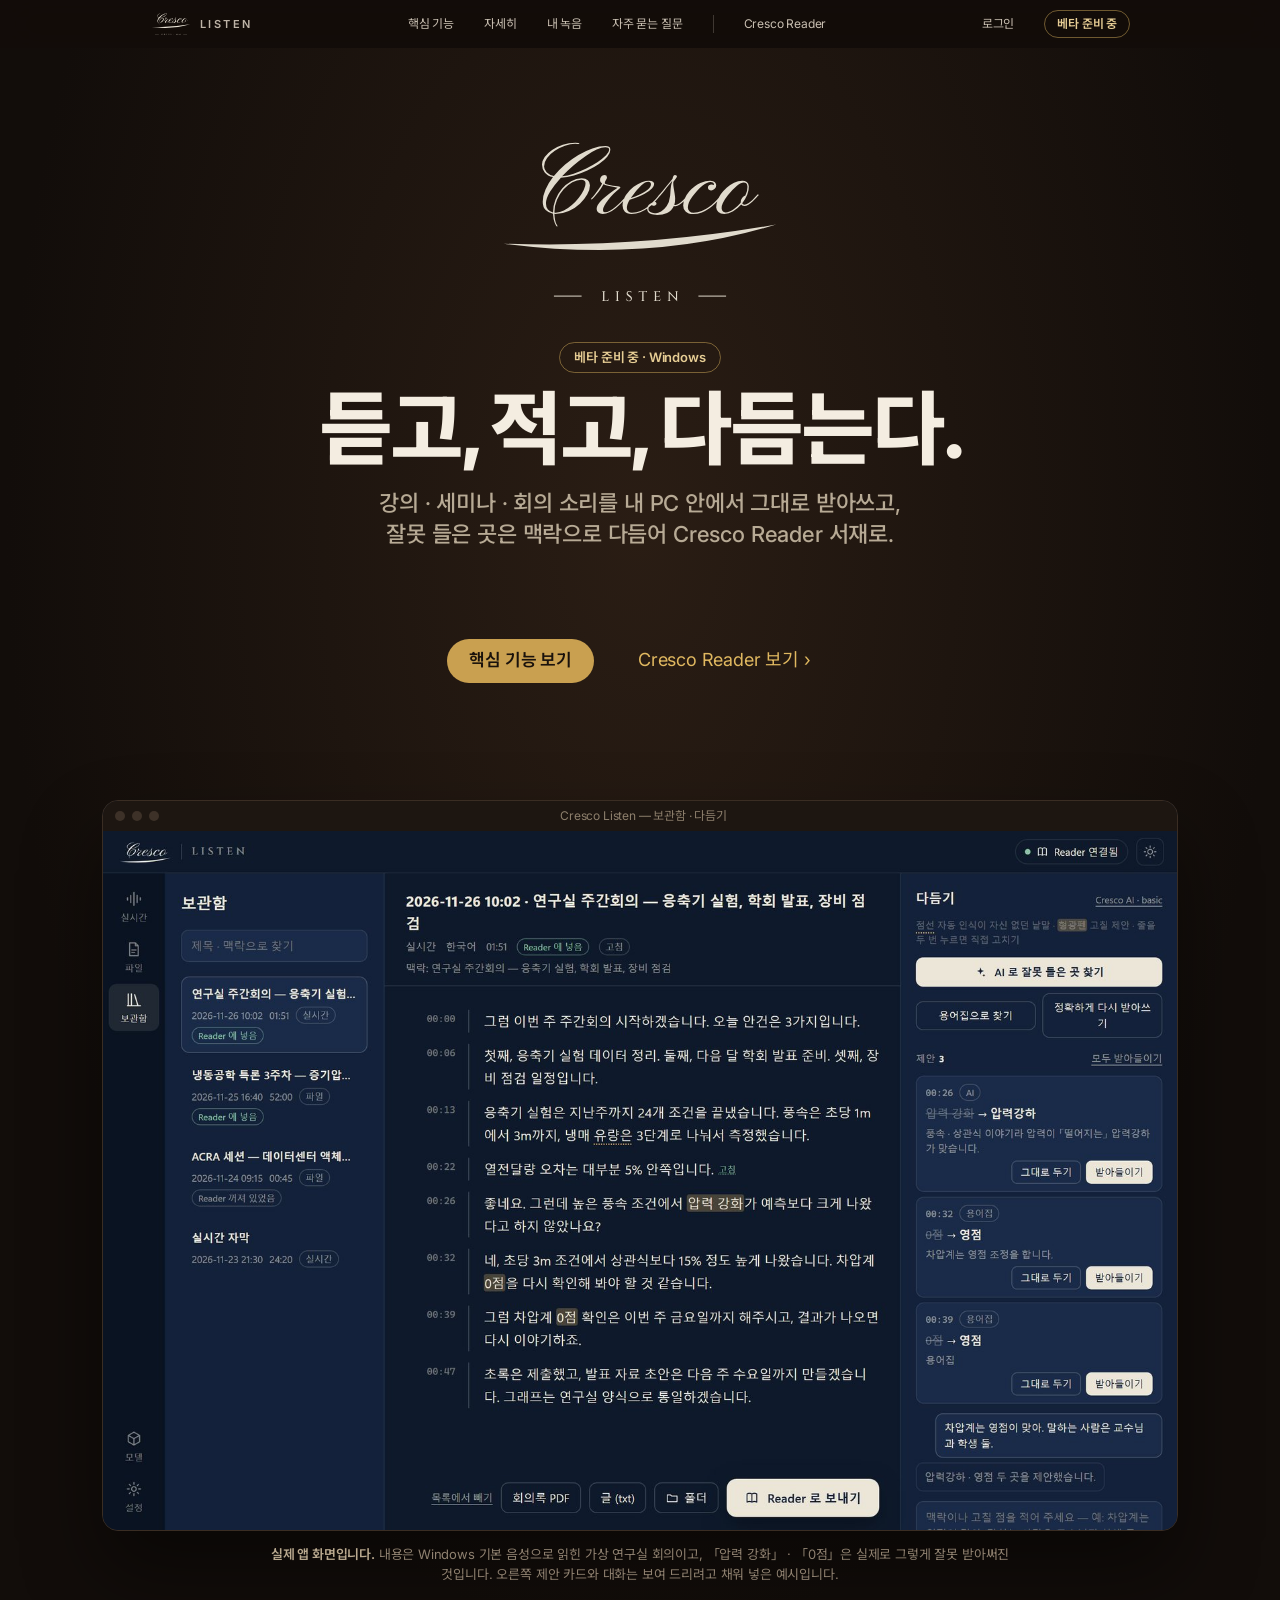
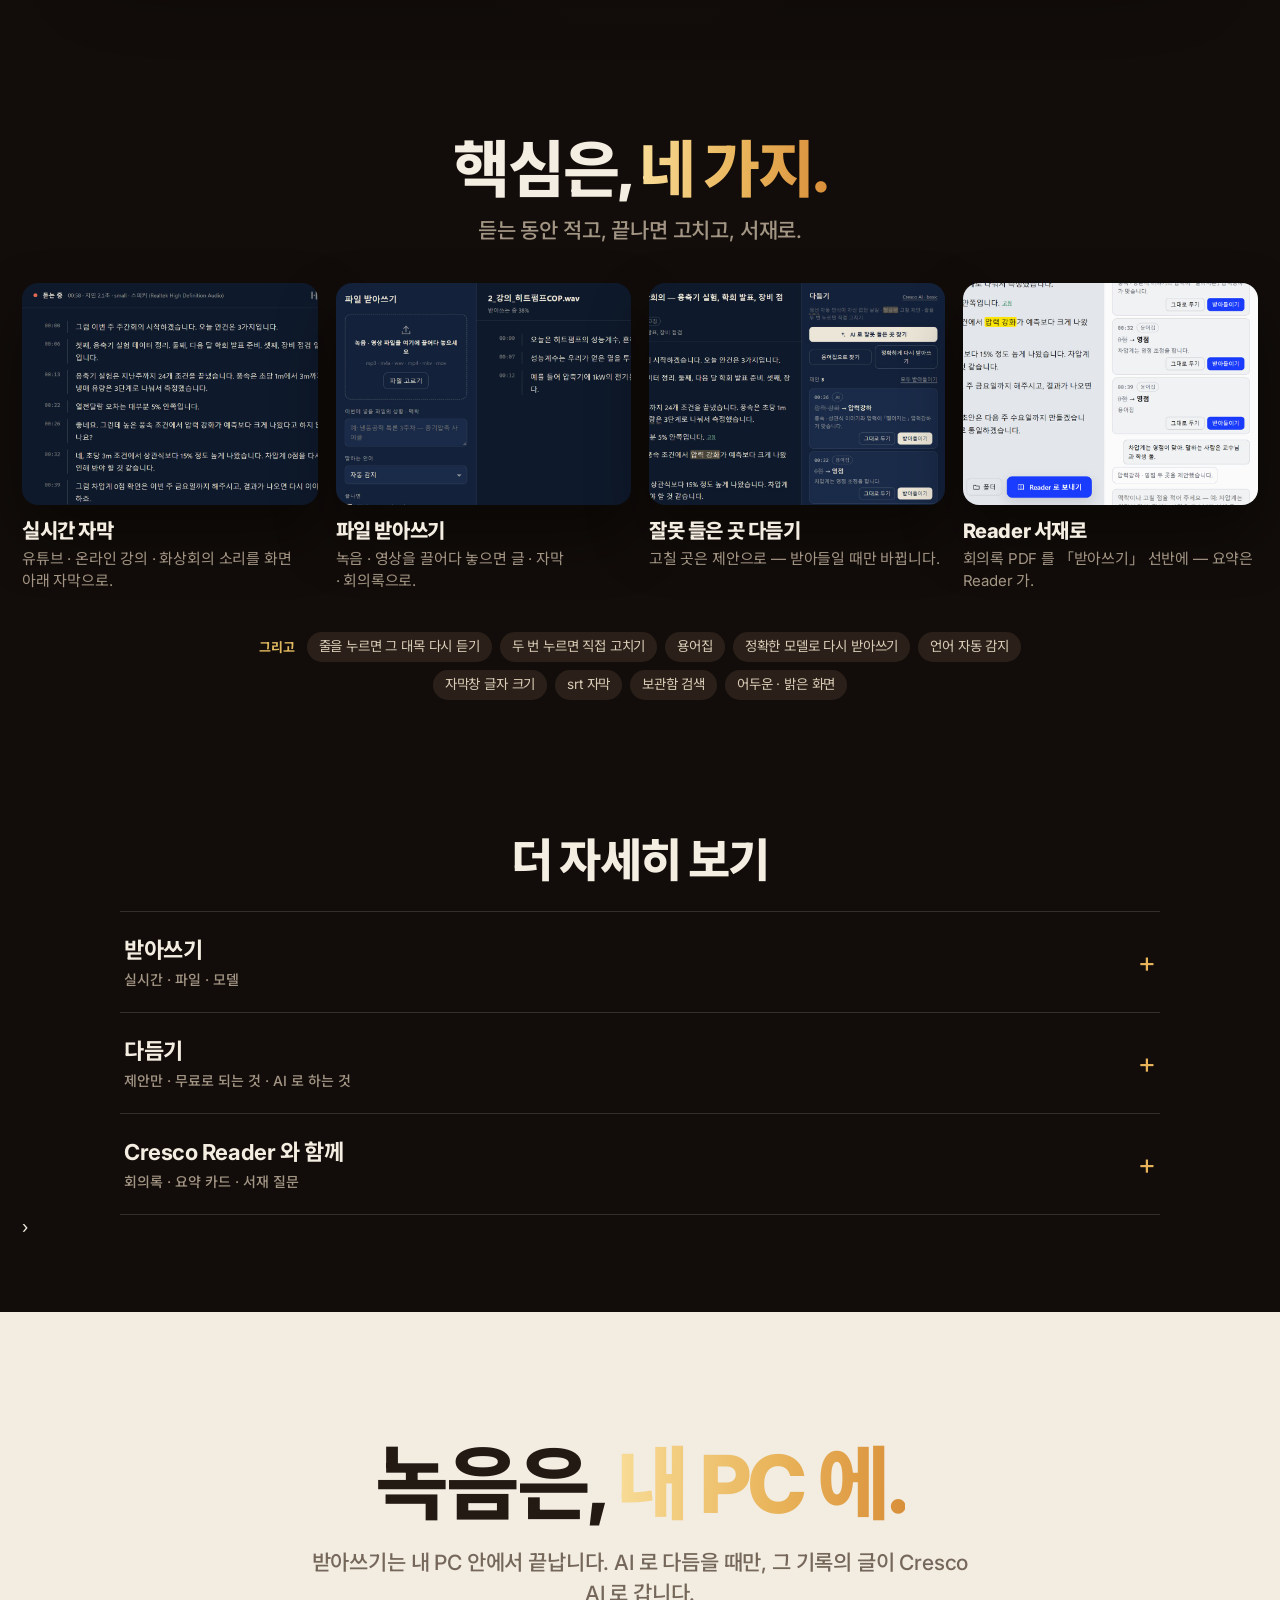
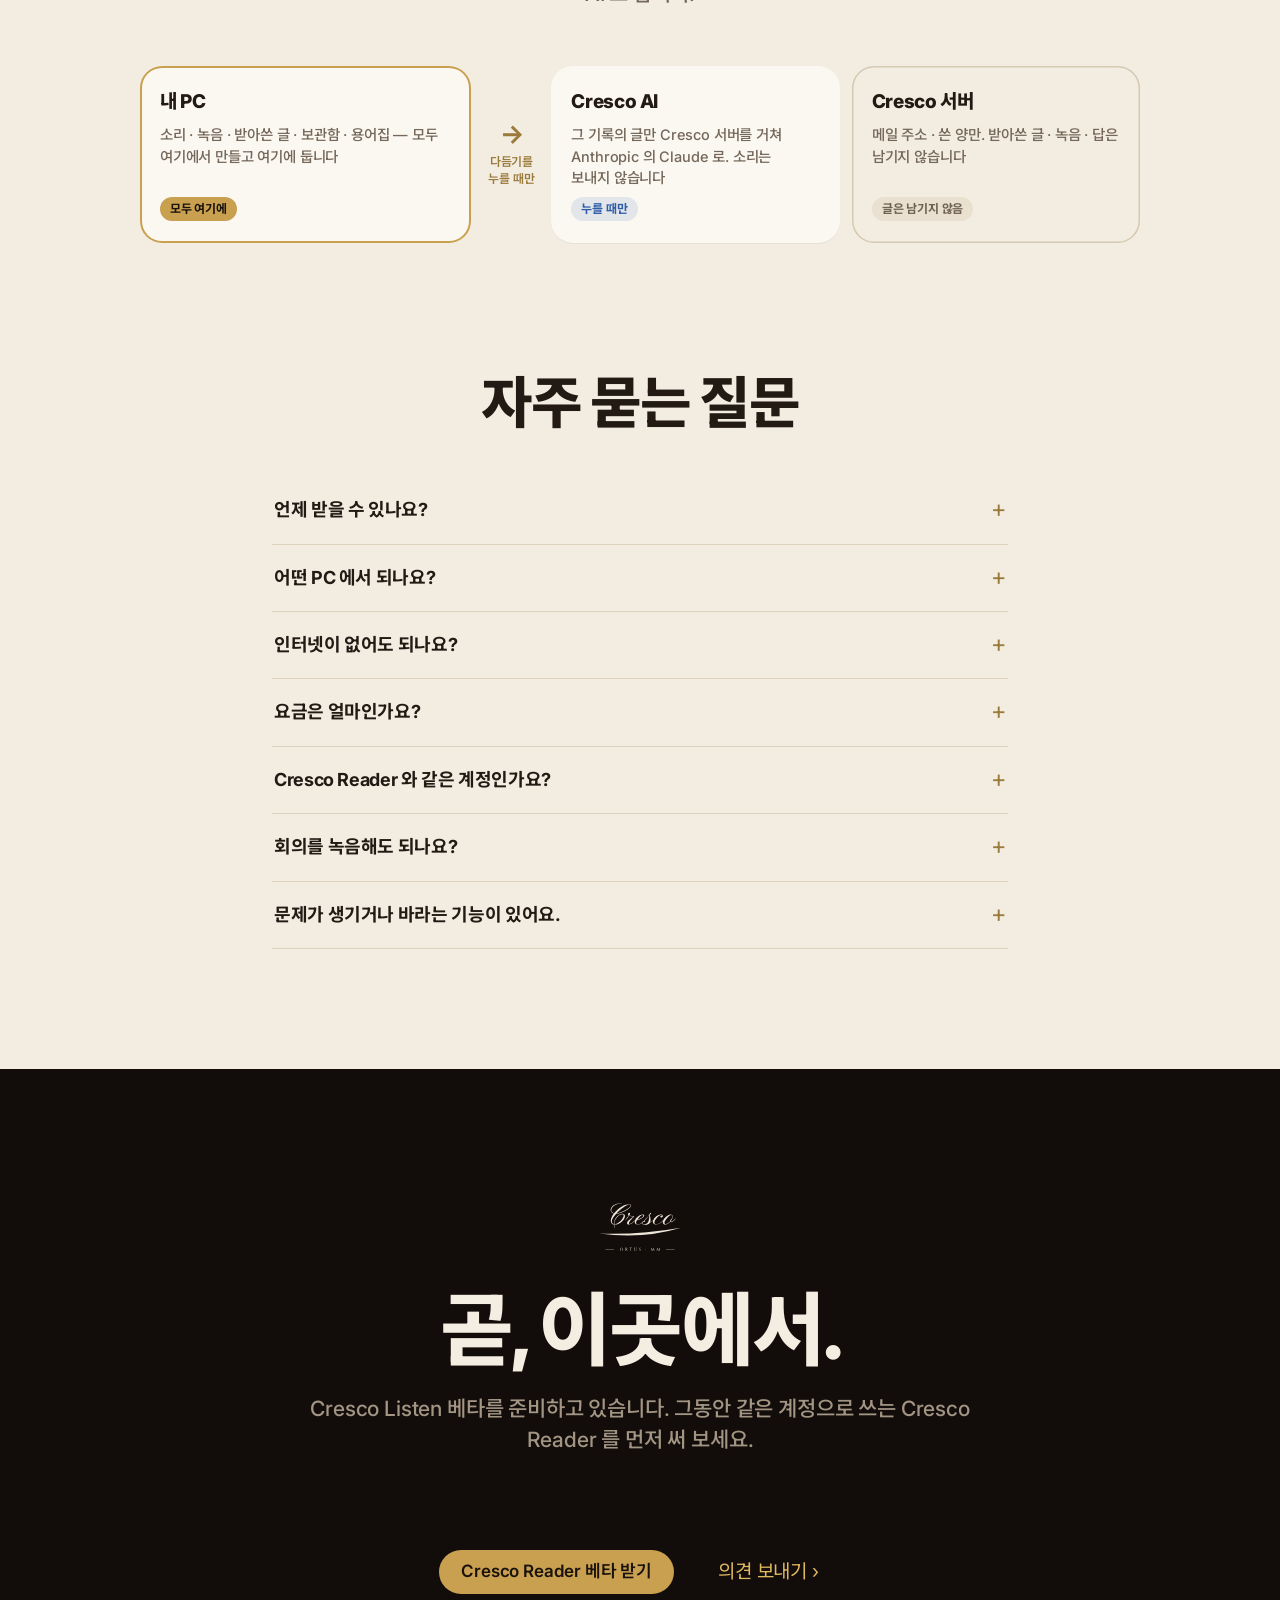
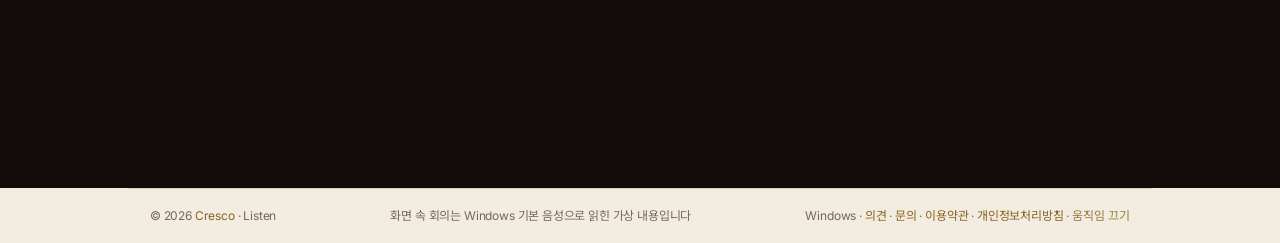
==== listen/index.html @ fd3d042c "Cresco Listen page and hub card" ====
<!doctype html>
<html lang="ko">
<head>
<meta charset="utf-8">
<meta name="viewport" content="width=device-width, initial-scale=1">
<title>Cresco Listen — 듣고, 적고, 다듬는다</title>
<meta name="description" content="Cresco Listen — 컴퓨터에서 나는 소리를 그대로 받아쓰는 Windows 프로그램. 실시간 자막, 녹음 · 영상 파일 받아쓰기, 잘못 들은 곳 다듬기, Cresco Reader 서재로 회의록 보내기. 받아쓰기는 내 PC 안에서.">
<link rel="icon" href="/cresco-ivory.svg">
<meta property="og:type" content="website">
<meta property="og:site_name" content="Cresco">
<meta property="og:locale" content="ko_KR">
<meta property="og:url" content="https://cresco-reader.github.io/listen/">
<meta property="og:title" content="Cresco Listen — 듣고, 적고, 다듬는다">
<meta property="og:description" content="강의 · 세미나 · 회의를 내 PC 안에서 받아쓰고, 잘못 들은 곳은 맥락으로 다듬어 Cresco Reader 서재로.">
<meta property="og:image" content="https://cresco-reader.github.io/og.png">
<meta property="og:image:width" content="1200">
<meta property="og:image:height" content="630">
<meta name="twitter:card" content="summary_large_image">
<link rel="preconnect" href="https://fonts.googleapis.com">
<link rel="preconnect" href="https://fonts.gstatic.com" crossorigin>
<link rel="stylesheet" href="https://fonts.googleapis.com/css2?family=Inter:wght@400;500;600;700;800&family=Noto+Sans+KR:wght@400;500;600;700;800&display=swap">
<style>
/* Cresco Listen 소개 — Reader · Note 소개와 같은 문법: 월넛 밤 서재와 종이가 번갈아, 큰 굵은 산세리프, 한 번에 한 문장, 실제 화면.
   화면은 실제 앱(Cresco\listen\ui)을 견본 녹음(Windows 기본 음성으로 읽힌 가상 회의)으로 찍은 것 — 아래 .honest 에 그대로 적는다. */
:root{
  --black:#120d0a; --gray-bg:#f2ece1; --white:#fbf8f2; --text:#f4ede1; --text-dark:#231a14; --sub:#a39584;
  --card:#1f1712; --blue:#c9a050; --link:#e0b860; --on-brass:#1a120c;
  --gold:linear-gradient(92deg,#f8dc97 0%,#e9b45a 55%,#d98f3a 100%);
  --sans:'Inter','Noto Sans KR',-apple-system,BlinkMacSystemFont,'Apple SD Gothic Neo',system-ui,sans-serif;
  --head:48px; color-scheme:dark;
}
@media (prefers-color-scheme:dark){:root:not([data-theme="light"]){--black:#120d0a}}
:root[data-theme="dark"]{--black:#120d0a}
*{box-sizing:border-box}
body{margin:0;background:var(--black);color:var(--text);font:17px/1.47 var(--sans);letter-spacing:-.01em;
  -webkit-font-smoothing:antialiased;word-break:keep-all;overflow-wrap:anywhere;overflow-x:clip}
a{color:var(--link);text-decoration:none}a:hover{text-decoration:underline}
:focus-visible{outline:2px solid var(--link);outline-offset:3px;border-radius:6px}
h1,h2,h3{margin:0;font-weight:700;letter-spacing:-.035em;text-wrap:balance}
p,li,dd,figcaption,summary{text-wrap:pretty}
.lead,.fine{text-wrap:balance}
.gold{background:var(--gold);-webkit-background-clip:text;background-clip:text;color:transparent}
.pillbtn{display:inline-flex;align-items:center;min-height:44px;padding:0 22px;border-radius:980px;background:var(--blue);color:var(--on-brass);
  font-size:17px;font-weight:600;text-decoration:none;transition:background .2s}
.pillbtn:hover{background:#d8b062;text-decoration:none}
.more::after{content:" ›"}

header{position:fixed;inset:0 0 auto;z-index:30;height:var(--head);background:rgba(18,13,10,.72);backdrop-filter:saturate(180%) blur(20px);
  -webkit-backdrop-filter:saturate(180%) blur(20px)}
header .in{max-width:1024px;height:100%;margin:0 auto;padding:0 22px;display:flex;align-items:center;gap:30px;font-size:12px}
header img{height:26px;width:auto;display:block}
header nav{display:flex;gap:30px;flex:1;justify-content:center}
header nav a{color:#e9dfcf;opacity:.85}header nav a:hover{opacity:1;text-decoration:none}
header .prod{margin-left:-22px;font:600 11px/1 var(--sans);letter-spacing:.22em;text-transform:uppercase;color:#e9dfcf;opacity:.8}
header .prod:hover{opacity:1;text-decoration:none}
header nav .fam{padding-left:30px;border-left:1px solid rgba(233,223,207,.25)}
header .acct{margin-left:auto;color:#e9dfcf;opacity:.85;white-space:nowrap}header .acct:hover{opacity:1;text-decoration:none}
header .cta{padding:4px 12px;border-radius:980px;border:1px solid rgba(224,184,96,.45);color:#e6cd94;font-size:12px;font-weight:600}
header .cta:hover{text-decoration:none;background:rgba(224,184,96,.1)}
main{padding-top:var(--head)}

.hero{background:radial-gradient(ellipse at 50% 30%,#2a1d14 0%,#120d0a 70%)}
.hero>.in{max-width:1120px;margin:0 auto;padding:clamp(56px,9vh,96px) 22px clamp(56px,8vh,90px);text-align:center}
.hero .logo{display:block;margin:0 auto;width:min(300px,62vw);height:auto;opacity:.95}
.hero .pre{display:inline-block;margin-top:clamp(18px,3vh,28px);padding:5px 14px;border-radius:980px;border:1px solid rgba(224,184,96,.45);
  color:#e6cd94;font-size:13px;font-weight:600}
.hero .pre:hover{text-decoration:none;background:rgba(224,184,96,.1)}
.hero h1{margin-top:14px;font-size:clamp(40px,6.6vw,80px);line-height:1.06;font-weight:800;color:#f4ede1}
.hero p.lead{margin:16px auto 0;max-width:660px;font-size:clamp(17px,1.8vw,22px);line-height:1.45;color:#b7aa95;font-weight:500}
.hero .acts{margin-top:24px;display:flex;gap:22px;justify-content:center;align-items:center;flex-wrap:wrap;font-size:18px}
.win{margin:clamp(36px,6vh,56px) auto 0;border-radius:16px;overflow:hidden;background:#0E1A2C;border:1px solid #3a2d23;box-shadow:0 40px 80px rgba(0,0,0,.45);text-align:left}
.win .tb{height:30px;display:flex;align-items:center;gap:7px;padding:0 12px;background:#1d1611;font-size:12px;color:#8d7f6c}
.win .tb i{width:10px;height:10px;border-radius:50%;background:#3d3128}
.win .tb span{flex:1;text-align:center;margin-right:44px;white-space:nowrap;overflow:hidden;text-overflow:ellipsis}
.win img{display:block;width:100%;height:auto;aspect-ratio:1600/1042}
.honest{margin:14px auto 0;max-width:760px;font-size:13px;line-height:1.5;color:#8f8170}
.honest b{color:#b9a98f;font-weight:600}

.core{padding:clamp(64px,9vh,110px) 0 clamp(44px,7vh,84px)}
.core>.in{max-width:1280px;margin:0 auto;padding:0 22px}
.core h2{font-size:clamp(36px,5vw,62px);line-height:1.08;font-weight:800;text-align:center}
.core .lead{margin:12px 0 36px;text-align:center;color:var(--sub);font-size:clamp(17px,1.7vw,21px);font-weight:500}
.clips{display:grid;grid-template-columns:repeat(4,minmax(0,1fr));gap:18px}
.clip{margin:0}
.clip img{display:block;width:100%;height:auto;aspect-ratio:4/3;object-fit:cover;border-radius:16px;box-shadow:0 30px 60px rgba(0,0,0,.45)}
.clip figcaption{margin-top:12px;font-size:15px;color:var(--sub)}
.clip figcaption b{display:block;margin-bottom:2px;font-size:20px;font-weight:800;letter-spacing:-.02em;color:var(--text)}
.extras{margin:40px auto 0;display:flex;flex-wrap:wrap;justify-content:center;align-items:center;gap:8px;max-width:860px}
.extras b{font-size:13px;font-weight:700;color:#e0b860;margin-right:4px}
.extras span{padding:5px 12px;border-radius:999px;background:#2a2019;color:#d9ccb6;font-size:13.5px}
.rise{opacity:0;transform:translateY(30px);transition:opacity .9s ease,transform .9s cubic-bezier(.2,.7,.2,1)}
.rise.in{opacity:1;transform:none}

.more{padding:clamp(56px,8vh,100px) 22px}
.more>.in{max-width:1040px;margin:0 auto}
.more>.in>h2{margin-bottom:26px;font-size:clamp(30px,4vw,46px);line-height:1.1;font-weight:800;text-align:center}
.more-item{border-top:1px solid rgba(255,255,255,.14)}
.more-item:last-child{border-bottom:1px solid rgba(255,255,255,.14)}
.more-item>summary{display:flex;align-items:center;justify-content:space-between;gap:16px;padding:22px 4px;cursor:pointer;list-style:none;
  font-size:clamp(18px,2vw,22px);font-weight:700;letter-spacing:-.02em}
.more-item>summary::-webkit-details-marker{display:none}
.more-item>summary small{display:block;margin-top:3px;color:var(--sub);font-size:14px;font-weight:500;letter-spacing:0}
.more-item>summary::after{content:"+";flex:none;color:#e9b45a;font-size:28px;font-weight:400;line-height:1;transition:transform .2s}
.more-item[open]>summary::after{transform:rotate(45deg)}
.more-item .body{margin:0 4px 30px;display:grid;grid-template-columns:repeat(3,minmax(0,1fr));gap:14px}
.more-item .body>div{padding:20px 20px 22px;border-radius:18px;background:var(--card)}
.more-item h3{font-size:17px;font-weight:800;letter-spacing:-.02em}
.more-item p{margin:8px 0 0;color:var(--sub);font-size:15px}

.statement{text-align:center;padding:130px 22px}
.statement h2{font-size:clamp(40px,6.4vw,80px);line-height:1.05;font-weight:800}
.statement p{margin:22px auto 0;max-width:680px;color:var(--sub);font-size:21px;font-weight:500}
.statement.light{background:var(--gray-bg);color:var(--text-dark)}
.statement.light p{color:#75685a}
.where{max-width:1000px;margin:56px auto 0;display:grid;grid-template-columns:minmax(0,1.15fr) 56px minmax(0,1fr) minmax(0,1fr);gap:12px;align-items:stretch;text-align:left}
.where .box{background:var(--white);border-radius:22px;padding:22px 20px;display:flex;flex-direction:column;gap:8px;box-shadow:0 1px 0 rgba(60,40,20,.06)}
.where .box h3{font-size:19px;font-weight:800;letter-spacing:-.02em}
.where .box p{margin:0;max-width:none;font-size:14.5px;line-height:1.5;color:#75685a}
.where .box .tag{align-self:flex-start;margin-top:auto;padding:3px 10px;border-radius:999px;font-size:12px;font-weight:700}
.where .home{box-shadow:inset 0 0 0 2px var(--blue)}
.where .home .tag{background:var(--blue);color:var(--on-brass)}
.where .ai .tag{background:rgba(47,93,168,.12);color:#2f5da8}
.where .dev{background:transparent;box-shadow:inset 0 0 0 1.5px #d6c9b3}
.where .dev .tag{background:#e9e0d0;color:#6e6152}
.where .arrow{display:flex;flex-direction:column;align-items:center;justify-content:center;gap:6px;color:#9a7b3c;font-size:12px;font-weight:600;text-align:center}
.where .arrow b{font-size:26px;line-height:1}

.faq{background:var(--gray-bg);color:var(--text-dark)}
.faq > .in{max-width:780px;margin:0 auto;padding:0 22px 120px}
.faq h2{font-size:clamp(34px,5vw,56px);line-height:1.08;font-weight:800;text-align:center;margin-bottom:44px}
.faq details{border-bottom:1px solid #ddd2bf}
.faq summary{cursor:pointer;list-style:none;display:flex;justify-content:space-between;gap:16px;padding:20px 2px;font-size:18px;font-weight:700;letter-spacing:-.02em}
.faq summary::-webkit-details-marker{display:none}
.faq summary::after{content:"+";flex:none;font-size:24px;line-height:1;font-weight:400;color:#9a7b3c;transition:transform .2s}
.faq details[open] summary::after{transform:rotate(45deg)}
.faq details p{margin:0 2px 20px;color:#6e6152;font-size:16px}
.faq details p a{color:#8a6420;text-decoration:underline}

.beta img{height:56px;width:auto;margin-bottom:26px}
.beta .acts{margin-top:30px;display:flex;gap:22px;justify-content:center;align-items:center;flex-wrap:wrap;font-size:19px}

footer a{color:#8a6420}
footer{background:var(--gray-bg);color:#75685a;font-size:12px}
footer .motion{border:0;background:none;padding:0;font:inherit;color:#9a7b3c;cursor:pointer}footer .motion:hover{text-decoration:underline}
footer .in{max-width:1024px;margin:0 auto;padding:18px 22px;display:flex;flex-wrap:wrap;gap:10px;justify-content:space-between;border-top:1px solid #ddd2bf}

@media (max-width:1000px){
  .clips{grid-template-columns:repeat(2,minmax(0,1fr))}
  .more-item .body{grid-template-columns:repeat(2,minmax(0,1fr))}
  .where{grid-template-columns:minmax(0,1fr) 44px minmax(0,1fr)}.where .dev{grid-column:1 / -1}}
@media (max-width:760px){
  header nav{display:none}
  header .in{justify-content:space-between}
  .hero>.in,.core>.in{padding-inline:16px}
  .win{border-radius:12px}.win .tb{height:24px}
  .statement{padding:100px 16px}
  .more{padding-inline:16px}
  .more-item .body{grid-template-columns:1fr}
  .faq > .in{padding:0 16px 90px}
  .where{grid-template-columns:1fr}.where .arrow{flex-direction:row;padding:2px 0}.where .arrow b{transform:rotate(90deg)}
}
@media (max-width:520px){.clips{gap:14px 12px}.clip figcaption{font-size:13.5px}.clip figcaption b{font-size:16px}}
</style>
</head>
<body>
<header>
  <div class="in">
    <a href="/" aria-label="Cresco 홈"><img src="/cresco-ivory.svg" alt="Cresco"></a><a class="prod" href="#top">Listen</a>
    <nav aria-label="주 메뉴"><a href="#core">핵심 기능</a><a href="#more">자세히</a><a href="#local">내 녹음</a><a href="#faq">자주 묻는 질문</a><a class="fam" href="/reader/">Cresco Reader</a></nav>
    <a class="acct" href="https://cresco-reader-api.fly.dev/account">로그인</a><a class="cta" href="#beta">베타 준비 중</a>
  </div>
</header>

<main id="top">
<section class="hero">
  <div class="in">
    <img class="logo" src="/cresco-listen-ivory.svg" alt="Cresco Listen">
    <a class="pre" href="#beta">베타 준비 중 · Windows</a>
    <h1>듣고, 적고, 다듬는다.</h1>
    <p class="lead">강의 · 세미나 · 회의 소리를 내 PC 안에서 그대로 받아쓰고, 잘못 들은 곳은 맥락으로 다듬어 Cresco Reader 서재로.</p>
    <div class="acts"><a class="pillbtn" href="#core">핵심 기능 보기</a><a class="more" href="/reader/">Cresco Reader 보기</a></div>
    <div class="win"><div class="tb" aria-hidden="true"><i></i><i></i><i></i><span>Cresco Listen — 보관함 · 다듬기</span></div>
      <img src="media/hero.jpg" width="1600" height="1042"
        alt="실제 Cresco Listen 화면: 가운데에 시각이 달린 받아쓴 회의, 잘못 들은 「압력 강화」 「0점」에 형광펜, 오른쪽에 「압력강하」 「영점」으로 고치자는 제안 카드"></div>
    <p class="honest"><b>실제 앱 화면입니다.</b> 내용은 Windows 기본 음성으로 읽힌 가상 연구실 회의이고, 「압력 강화」 · 「0점」은 실제로 그렇게 잘못 받아써진 것입니다.
      오른쪽 제안 카드와 대화는 보여 드리려고 채워 넣은 예시입니다.</p>
  </div>
</section>

<section class="core" id="core">
  <div class="in">
    <h2 class="rise">핵심은, <span class="gold">네 가지.</span></h2>
    <p class="lead rise">듣는 동안 적고, 끝나면 고치고, 서재로.</p>
    <div class="clips">
      <figure class="clip rise"><img src="media/live.jpg" width="960" height="720" loading="lazy" alt="실시간 화면: 듣는 중 표시와 소리 막대, 시각과 함께 한 줄씩 쌓이는 받아쓰기">
        <figcaption><b>실시간 자막</b>유튜브 · 온라인 강의 · 화상회의 소리를 화면 아래 자막으로.</figcaption></figure>
      <figure class="clip rise"><img src="media/files.jpg" width="960" height="720" loading="lazy" alt="파일 화면: 녹음 · 영상 파일을 끌어다 놓는 칸과 받아쓰는 중인 강의">
        <figcaption><b>파일 받아쓰기</b>녹음 · 영상을 끌어다 놓으면 글 · 자막 · 회의록으로.</figcaption></figure>
      <figure class="clip rise"><img src="media/refine.jpg" width="960" height="720" loading="lazy" alt="다듬기 칸: 잘못 들은 곳에 형광펜, 「압력 강화 → 압력강하」 제안과 까닭">
        <figcaption><b>잘못 들은 곳 다듬기</b>고칠 곳은 제안으로 — 받아들일 때만 바뀝니다.</figcaption></figure>
      <figure class="clip rise"><img src="media/reader.jpg" width="960" height="720" loading="lazy" alt="밝은 화면: 제안 카드와 「Reader 로 보내기」 단추">
        <figcaption><b>Reader 서재로</b>회의록 PDF 를 「받아쓰기」 선반에 — 요약은 Reader 가.</figcaption></figure>
    </div>
    <p class="extras rise"><b>그리고</b><span>줄을 누르면 그 대목 다시 듣기</span><span>두 번 누르면 직접 고치기</span><span>용어집</span><span>정확한 모델로 다시 받아쓰기</span><span>언어 자동 감지</span><span>자막창 글자 크기</span><span>srt 자막</span><span>보관함 검색</span><span>어두운 · 밝은 화면</span></p>
  </div>
</section>

<section class="more" id="more">
  <div class="in">
    <h2 class="rise">더 자세히 보기</h2>
    <details class="more-item"><summary><span>받아쓰기<small>실시간 · 파일 · 모델</small></span></summary>
      <div class="body">
        <div><h3>컴퓨터 소리 그대로</h3><p>스피커나 이어폰으로 나오는 소리를 받아씁니다. 말이 끝나고 2초쯤 뒤에 한 줄씩, 화면 아래 반투명 자막창에도 띄웁니다. 끝내면 회의록과 보관함에 남습니다.</p></div>
        <div><h3>파일은 끌어다 놓기</h3><p>mp3 · m4a · wav · mp4 · mkv 를 여러 개 한 번에. 하나씩 받아쓰며 진행률을 보여 주고, 같은 폴더에 글(.txt) · 자막(.srt) · 회의록 PDF 를 만듭니다.</p></div>
        <div><h3>PC 에 맞는 모델</h3><p>그래픽카드가 없어도 됩니다. 실시간은 빠른 모델, 파일은 정확한 모델을 권하고, 「모델」에서 받거나 바꿉니다.</p></div>
      </div></details>
    <details class="more-item"><summary><span>다듬기<small>제안만 · 무료로 되는 것 · AI 로 하는 것</small></span></summary>
      <div class="body">
        <div><h3>고치는 건 내가 받아들일 때만</h3><p>잘못 들은 곳은 형광펜과 「원래 → 제안 + 까닭」 카드로만 뜹니다. 받아들이면 그때 바뀌고, 처음 받아쓴 글은 남아서 되돌릴 수 있습니다.</p></div>
        <div><h3>무료로 되는 것</h3><p>줄을 눌러 다시 듣기, 직접 고치기, 「잘못 들은 말 → 맞는 말」 용어집, 그 줄만 정확한 모델로 다시 받아쓰기. 모두 내 PC 안에서 합니다.</p></div>
        <div><h3>AI 로 하는 것</h3><p>상황 · 맥락을 보고 잘못 들은 곳 찾기, 끌어 고른 곳의 후보 2~3개, 「차압계는 영점이 맞아」 같은 지시. Cresco AI 구독(베이직 이상)으로 씁니다.</p></div>
      </div></details>
    <details class="more-item"><summary><span>Cresco Reader 와 함께<small>회의록 · 요약 카드 · 서재 질문</small></span></summary>
      <div class="body">
        <div><h3>상황 · 맥락 한 줄</h3><p>「LG 산학 주간회의 — 응축기 DB 점검」처럼 적으면 회의록 제목이 되고, 받아쓰기에 주제 · 용어 힌트로도 쓰입니다.</p></div>
        <div><h3>「받아쓰기」 선반으로</h3><p>회의록 PDF 가 Reader 서재에 들어가고, 「강의 · 회의록」 요약 카드(정한 것 · 할 일 · 남은 질문)로 정리됩니다.</p></div>
        <div><h3>논문과 한 서재에서</h3><p>Reader 의 사서에게 「지난주 회의에서 차압계 얘기 뭐였지?」처럼 물을 수 있습니다. 회의록과 논문이 같은 서재에 있으니까요.</p></div>
      </div></details>
  </div>
</section>

<section class="statement light" id="local">
  <h2 class="rise">녹음은, <span class="gold">내 PC 에.</span></h2>
  <p class="rise">받아쓰기는 내 PC 안에서 끝납니다. AI 로 다듬을 때만, 그 기록의 글이 Cresco AI 로 갑니다.</p>
  <div class="where rise">
    <div class="box home"><h3>내 PC</h3><p>소리 · 녹음 · 받아쓴 글 · 보관함 · 용어집 — 모두 여기에서 만들고 여기에 둡니다</p><span class="tag">모두 여기에</span></div>
    <div class="arrow" aria-hidden="true"><b>→</b>다듬기를<br>누를 때만</div>
    <div class="box ai"><h3>Cresco AI</h3><p>그 기록의 글만 Cresco 서버를 거쳐 Anthropic 의 Claude 로. 소리는 보내지 않습니다</p><span class="tag">누를 때만</span></div>
    <div class="box dev"><h3>Cresco 서버</h3><p>메일 주소 · 쓴 양만. 받아쓴 글 · 녹음 · 답은 남기지 않습니다</p><span class="tag">글은 남기지 않음</span></div>
  </div>
</section>

<section class="faq" id="faq">
  <div class="in">
    <h2 class="rise">자주 묻는 질문</h2>
    <details><summary>언제 받을 수 있나요?</summary>
      <p>지금 베타를 준비하고 있습니다. 베타가 열리면 이 페이지에서 받을 수 있습니다.</p></details>
    <details><summary>어떤 PC 에서 되나요?</summary>
      <p>Windows PC 에서 됩니다(Windows 11 에서 만들고 시험했습니다). 그래픽카드가 없어도 되고, 그럴 때 실시간은 빠른 모델로 받아씁니다(오타가 조금 더 있습니다). 파일 받아쓰기는 녹음 길이만큼 걸립니다.</p></details>
    <details><summary>인터넷이 없어도 되나요?</summary>
      <p>받아쓰기 · 다시 듣기 · 용어집 · 다시 받아쓰기는 인터넷 없이 됩니다. 처음 한 번 받아쓰기 모델을 받을 때와 AI 다듬기 · Reader 로 보낸 뒤의 요약만 인터넷이 필요합니다.</p></details>
    <details><summary>요금은 얼마인가요?</summary>
      <p>받아쓰기와 무료 다듬기(다시 듣기 · 직접 고치기 · 용어집 · 다시 받아쓰기)는 무료입니다. AI 다듬기는 Cresco 계정의 베이직 · 프로 요금제에서 쓰고, Reader · Note 와 함께 쓰는 AI 사용량에서 깎입니다. 무료 맛보기 계정은 AI 다듬기를 쓸 수 없습니다. <a href="/reader/#plans">요금제 보기</a></p></details>
    <details><summary>Cresco Reader 와 같은 계정인가요?</summary>
      <p>네. 같은 Cresco 계정으로 로그인합니다. 계정은 Reader 나 <a href="https://cresco-reader-api.fly.dev/account#signup" target="_blank" rel="noopener">계정 페이지</a>에서 만듭니다.</p></details>
    <details><summary>회의를 녹음해도 되나요?</summary>
      <p>내가 참여한 대화는 녹음할 수 있지만, 내가 참여하지 않은 남의 대화를 녹음 · 기록하면 법에 걸립니다(통신비밀보호법). 회의는 녹음한다고 미리 알리는 것을 권합니다.</p></details>
    <details><summary>문제가 생기거나 바라는 기능이 있어요.</summary>
      <p><a href="https://docs.google.com/forms/d/e/1FAIpQLSfyJry3FuSc4KwtA3k6S61rgV9SW_JdKSI4_IPLtAvrQBSHAw/viewform" target="_blank" rel="noopener">의견 · 문제 신고</a>로 알려 주세요. 하나하나 읽습니다.</p></details>
  </div>
</section>

<section class="statement beta" id="beta">
  <img class="rise" src="/cresco-ivory.svg" alt="">
  <h2 class="rise">곧, 이곳에서.</h2>
  <p class="rise">Cresco Listen 베타를 준비하고 있습니다. 그동안 같은 계정으로 쓰는 Cresco Reader 를 먼저 써 보세요.</p>
  <div class="acts rise"><a class="pillbtn" href="/reader/#beta">Cresco Reader 베타 받기</a><a class="more" href="https://docs.google.com/forms/d/e/1FAIpQLSfyJry3FuSc4KwtA3k6S61rgV9SW_JdKSI4_IPLtAvrQBSHAw/viewform" target="_blank" rel="noopener">의견 보내기</a></div>
</section>
</main>

<footer><div class="in"><span>© 2026 <a href="/">Cresco</a> · Listen</span><span>화면 속 회의는 Windows 기본 음성으로 읽힌 가상 내용입니다</span><span>Windows · <a href="https://docs.google.com/forms/d/e/1FAIpQLSfyJry3FuSc4KwtA3k6S61rgV9SW_JdKSI4_IPLtAvrQBSHAw/viewform" target="_blank" rel="noopener">의견 · 문의</a> · <a href="/legal/terms.html">이용약관</a> · <a href="/legal/privacy.html">개인정보처리방침</a> · <button type="button" id="motion" class="motion">움직임 끄기</button></span></div></footer>

<script>
(() => {
  const $ = s => document.querySelector(s), $$ = s => [...document.querySelectorAll(s)];
  // 움직임은 시스템 설정이 아니라 맨 아래 「움직임 끄기」를 따른다 (Reader · Note 소개와 같은 까닭)
  let still = false;
  try { still = localStorage.getItem('motion') === 'off'; } catch { /* */ }
  const mt = $('#motion');
  mt.textContent = still ? '움직임 켜기' : '움직임 끄기';
  mt.onclick = () => { try { localStorage.setItem('motion', still ? 'on' : 'off'); } catch { /* */ } location.reload(); };
  const io = new IntersectionObserver(es => es.forEach(e => { if (e.isIntersecting) { e.target.classList.add('in'); io.unobserve(e.target); } }), {threshold: .15});
  $$('.rise').forEach((el, i) => { el.style.transitionDelay = `${(i % 3) * 90}ms`; still ? el.classList.add('in') : io.observe(el); });
  const openTarget = () => {
    const t = location.hash.length > 1 && document.getElementById(location.hash.slice(1)), d = t && t.closest('details.more-item');
    if (d) { d.open = true; t.scrollIntoView(); }
  };
  addEventListener('hashchange', openTarget);
  openTarget();
})();
</script>
</body>
</html>
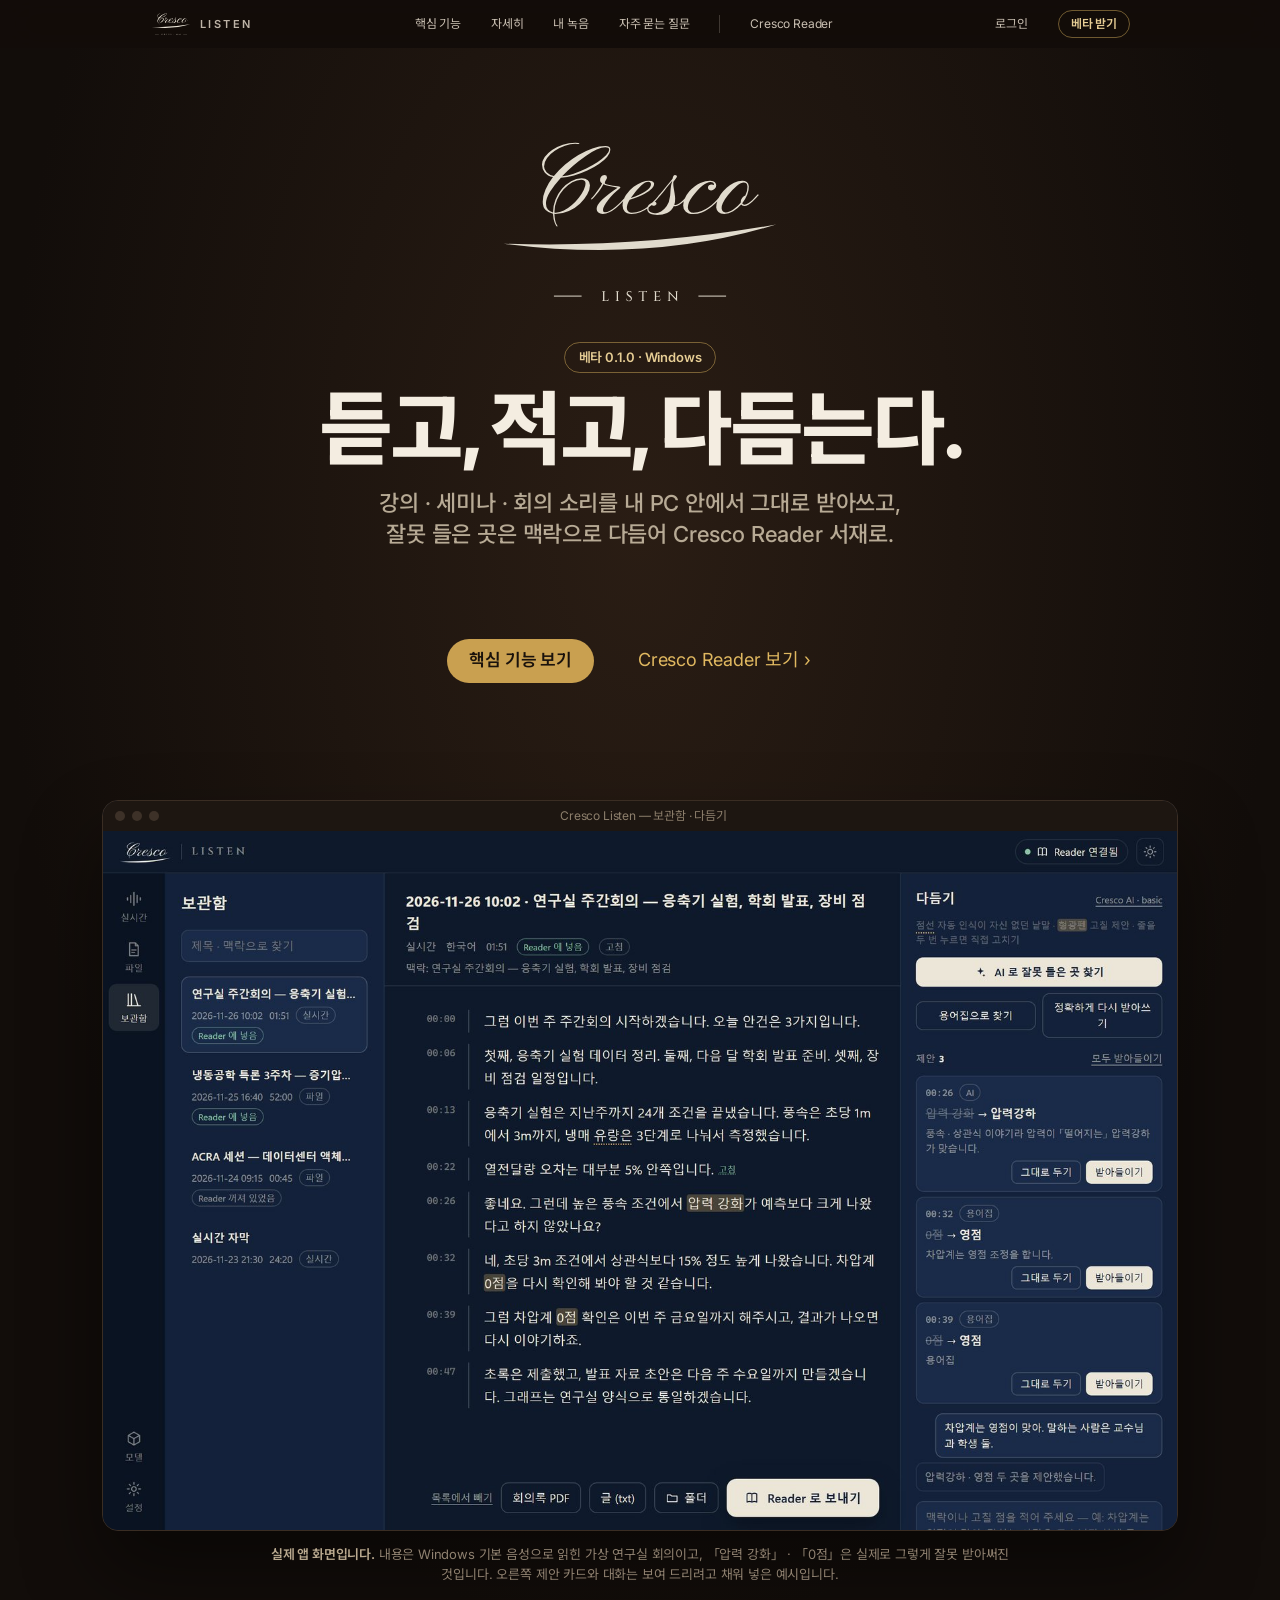
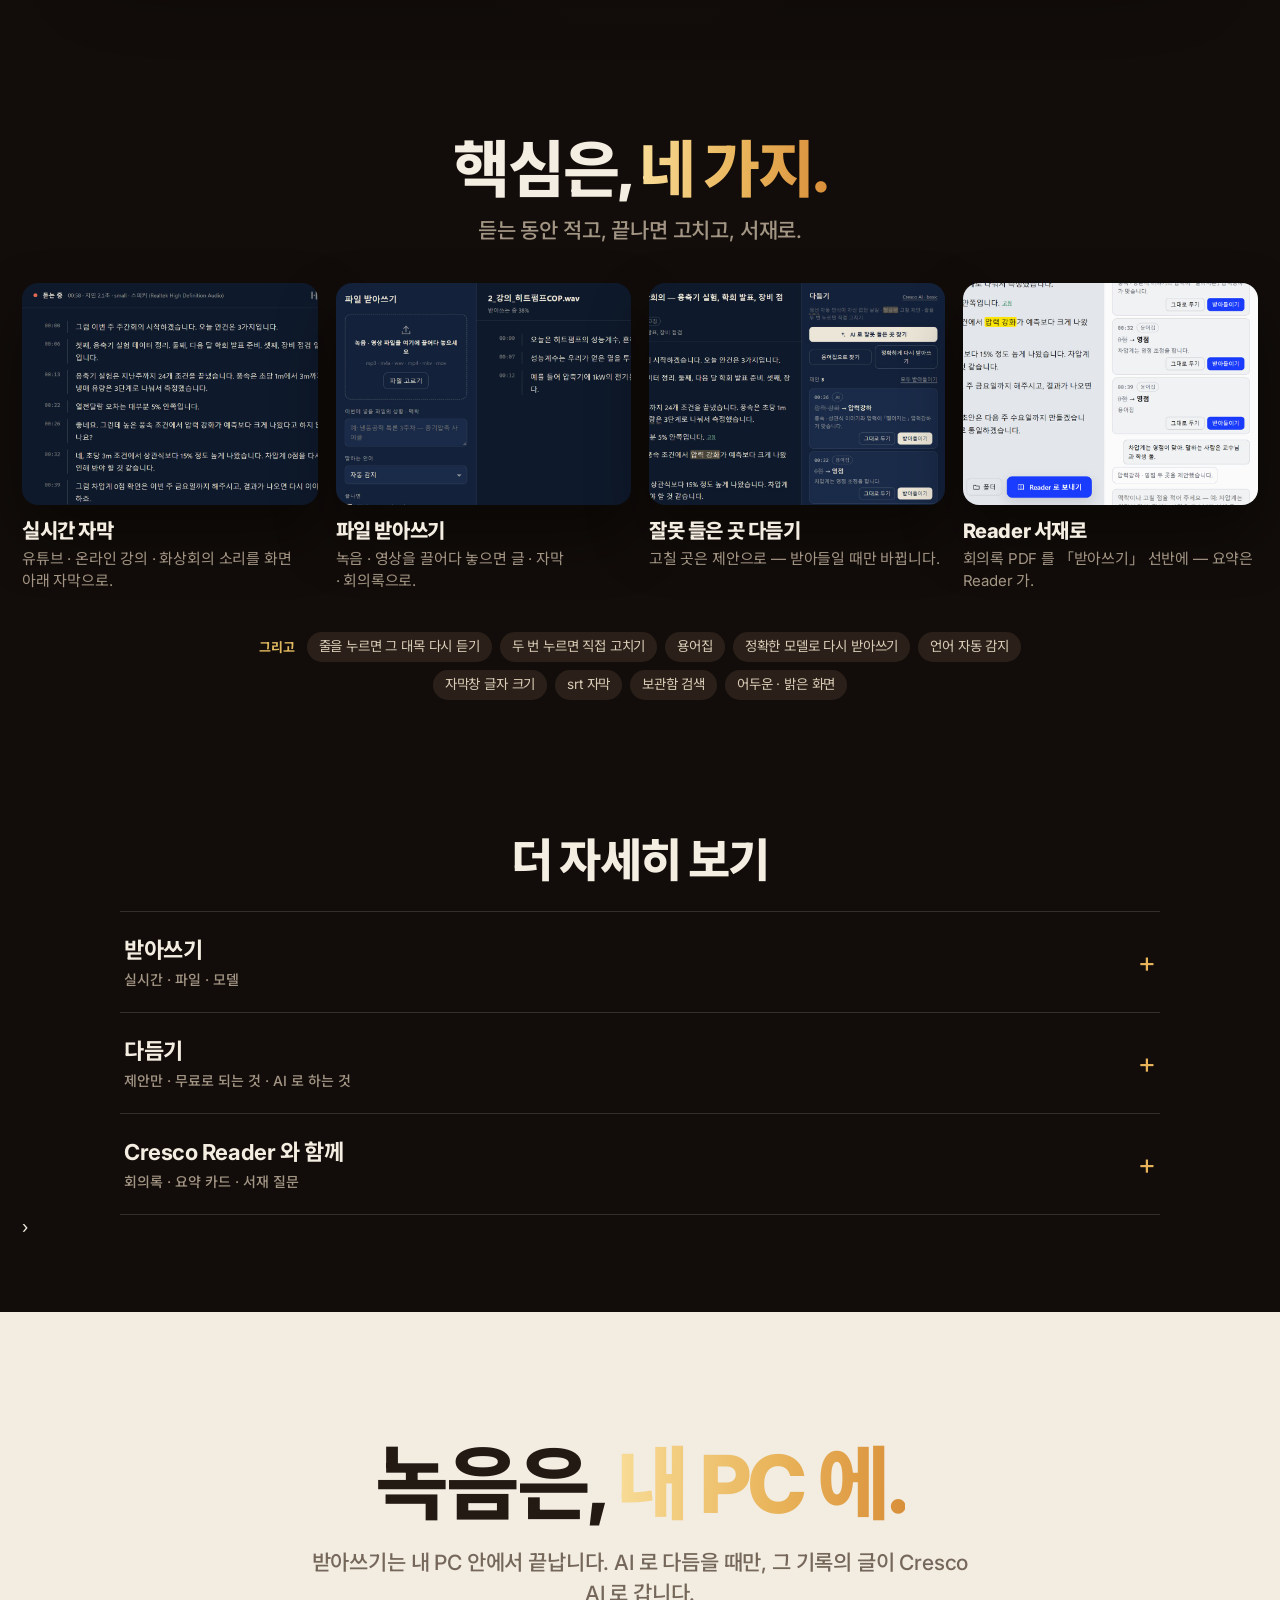
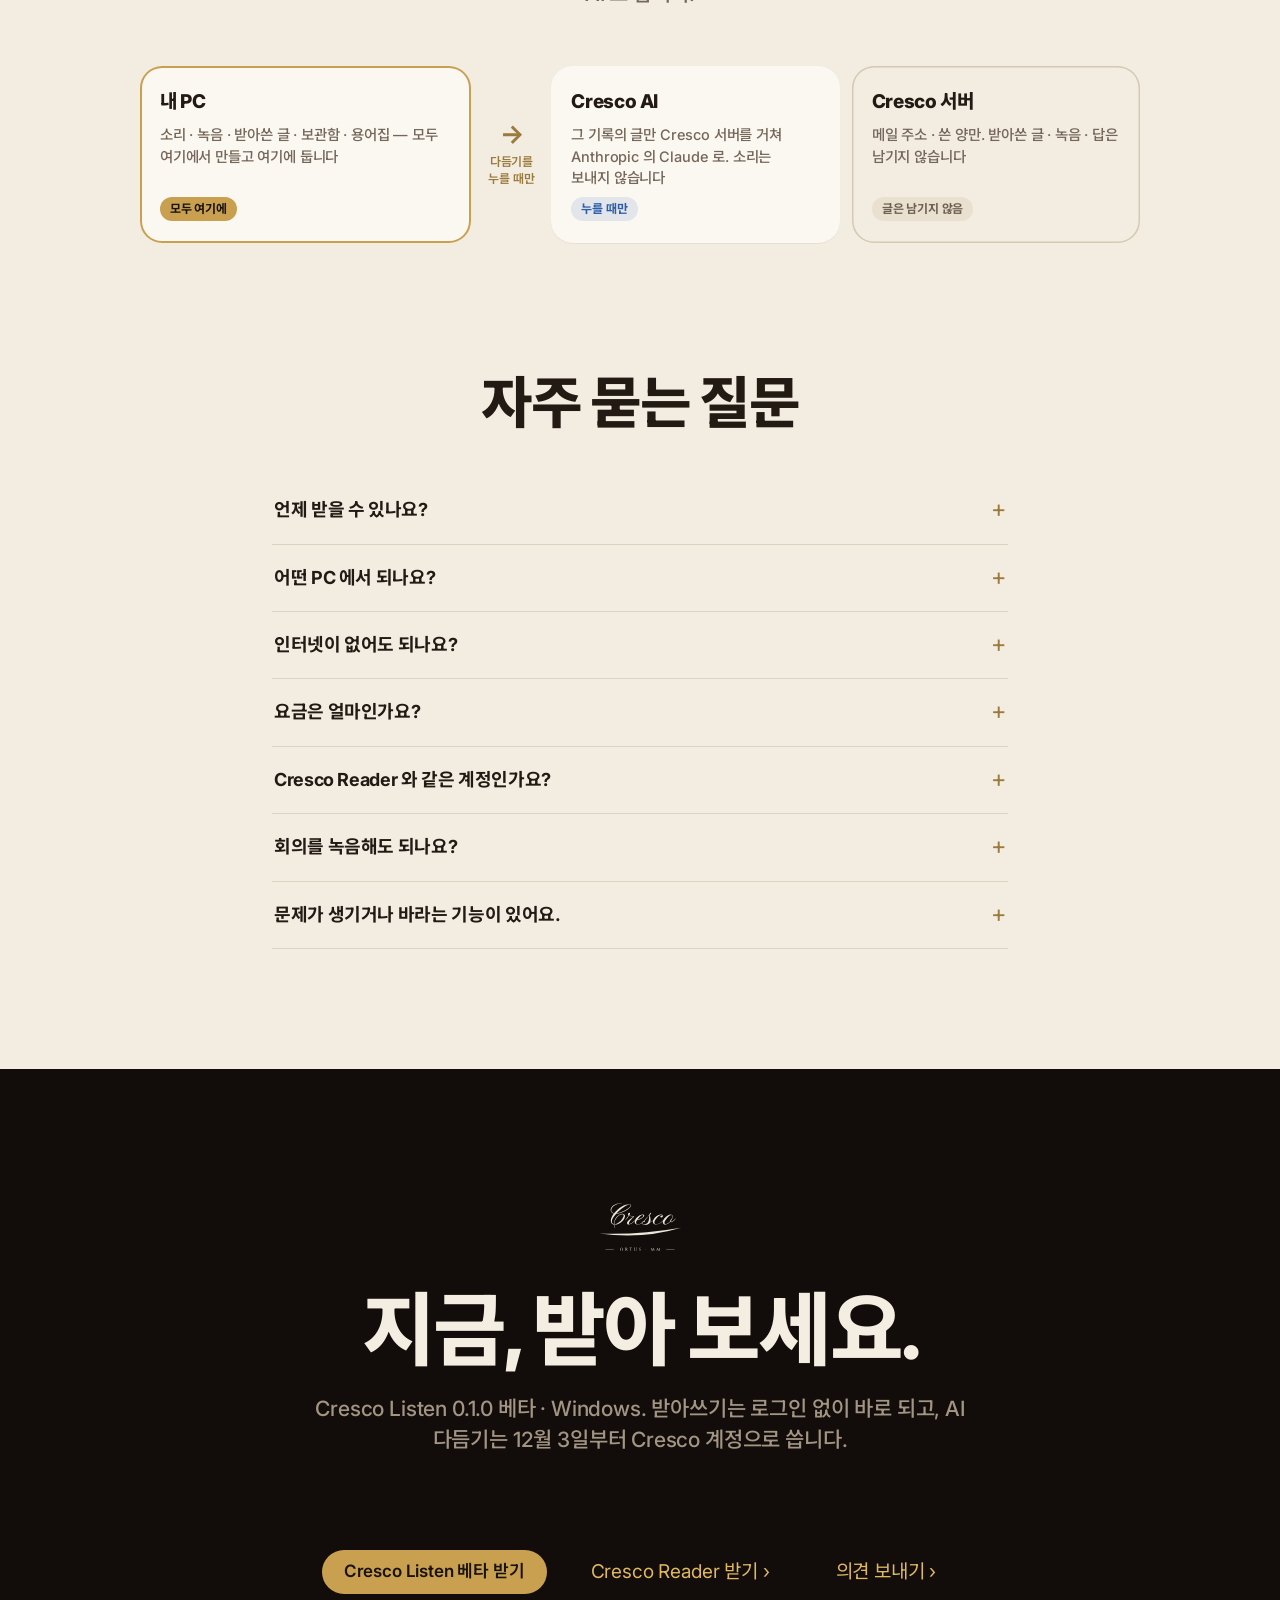
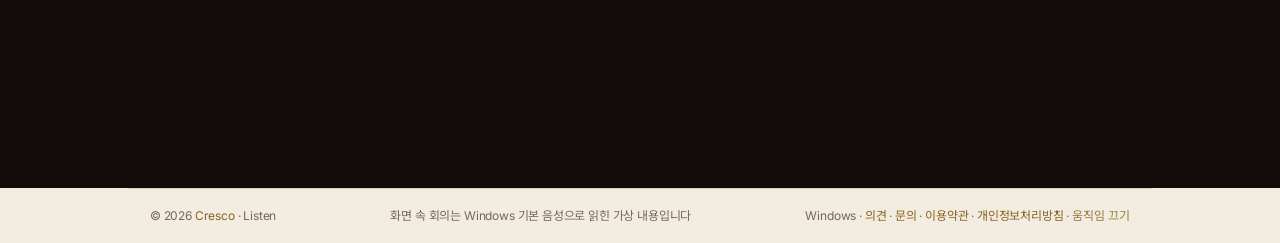
==== commit 7541f445: "Listen beta 0.1.0: download button" ====
--- a/listen/index.html
+++ b/listen/index.html
@@ -55,6 +55,8 @@
 header .prod:hover{opacity:1;text-decoration:none}
 header nav .fam{padding-left:30px;border-left:1px solid rgba(233,223,207,.25)}
 header .acct{margin-left:auto;color:#e9dfcf;opacity:.85;white-space:nowrap}header .acct:hover{opacity:1;text-decoration:none}
+header .acct.me{display:inline-flex;align-items:center;gap:7px;opacity:1}header .acct.me i{display:grid;place-items:center;width:22px;height:22px;border-radius:50%;background:#e9dfcf;color:#1b1410;font-style:normal;font-weight:700;font-size:11px}
+header .acct.me span{max-width:9em;overflow:hidden;text-overflow:ellipsis}[hidden]{display:none!important}
 header .cta{padding:4px 12px;border-radius:980px;border:1px solid rgba(224,184,96,.45);color:#e6cd94;font-size:12px;font-weight:600}
 header .cta:hover{text-decoration:none;background:rgba(224,184,96,.1)}
 main{padding-top:var(--head)}
@@ -167,7 +169,7 @@
   <div class="in">
     <a href="/" aria-label="Cresco 홈"><img src="/cresco-ivory.svg" alt="Cresco"></a><a class="prod" href="#top">Listen</a>
     <nav aria-label="주 메뉴"><a href="#core">핵심 기능</a><a href="#more">자세히</a><a href="#local">내 녹음</a><a href="#faq">자주 묻는 질문</a><a class="fam" href="/reader/">Cresco Reader</a></nav>
-    <a class="acct" href="https://cresco-reader-api.fly.dev/account">로그인</a><a class="cta" href="#beta">베타 준비 중</a>
+    <a class="acct" href="https://cresco-reader-api.fly.dev/account" data-out>로그인</a><a class="acct me" href="https://cresco-reader-api.fly.dev/account" data-in hidden><i></i><span></span></a><a class="cta" href="#beta">베타 받기</a>
   </div>
 </header>
 
@@ -175,7 +177,7 @@
 <section class="hero">
   <div class="in">
     <img class="logo" src="/cresco-listen-ivory.svg" alt="Cresco Listen">
-    <a class="pre" href="#beta">베타 준비 중 · Windows</a>
+    <a class="pre" href="#beta">베타 0.1.0 · Windows</a>
     <h1>듣고, 적고, 다듬는다.</h1>
     <p class="lead">강의 · 세미나 · 회의 소리를 내 PC 안에서 그대로 받아쓰고, 잘못 들은 곳은 맥락으로 다듬어 Cresco Reader 서재로.</p>
     <div class="acts"><a class="pillbtn" href="#core">핵심 기능 보기</a><a class="more" href="/reader/">Cresco Reader 보기</a></div>
@@ -244,13 +246,14 @@
   <div class="in">
     <h2 class="rise">자주 묻는 질문</h2>
     <details><summary>언제 받을 수 있나요?</summary>
-      <p>지금 베타를 준비하고 있습니다. 베타가 열리면 이 페이지에서 받을 수 있습니다.</p></details>
+      <p>지금 받을 수 있습니다 — 이 페이지 아래 「베타 받기」. Windows 설치 파일(약 84MB)이고, 첫 실행 때 받아쓰기 모델을 한 번 받습니다.
+        서명되지 않은 베타라 Windows 가 경고를 띄우면 「추가 정보 → 실행」을 누르세요.</p></details>
     <details><summary>어떤 PC 에서 되나요?</summary>
       <p>Windows PC 에서 됩니다(Windows 11 에서 만들고 시험했습니다). 그래픽카드가 없어도 되고, 그럴 때 실시간은 빠른 모델로 받아씁니다(오타가 조금 더 있습니다). 파일 받아쓰기는 녹음 길이만큼 걸립니다.</p></details>
     <details><summary>인터넷이 없어도 되나요?</summary>
       <p>받아쓰기 · 다시 듣기 · 용어집 · 다시 받아쓰기는 인터넷 없이 됩니다. 처음 한 번 받아쓰기 모델을 받을 때와 AI 다듬기 · Reader 로 보낸 뒤의 요약만 인터넷이 필요합니다.</p></details>
     <details><summary>요금은 얼마인가요?</summary>
-      <p>받아쓰기와 무료 다듬기(다시 듣기 · 직접 고치기 · 용어집 · 다시 받아쓰기)는 무료입니다. AI 다듬기는 Cresco 계정의 베이직 · 프로 요금제에서 쓰고, Reader · Note 와 함께 쓰는 AI 사용량에서 깎입니다. 무료 맛보기 계정은 AI 다듬기를 쓸 수 없습니다. <a href="/reader/#plans">요금제 보기</a></p></details>
+      <p>받아쓰기와 무료 다듬기(다시 듣기 · 직접 고치기 · 용어집 · 다시 받아쓰기)는 무료입니다. AI 다듬기는 Cresco 계정의 베이직 · 프로 요금제에서 쓰고, Reader · Note 와 함께 쓰는 AI 사용량에서 깎입니다. 무료 맛보기 계정은 AI 다듬기를 쓸 수 없습니다. AI 다듬기는 12월 3일부터 쓸 수 있습니다(바뀐 약관이 적용되는 날). <a href="/reader/#plans">요금제 보기</a></p></details>
     <details><summary>Cresco Reader 와 같은 계정인가요?</summary>
       <p>네. 같은 Cresco 계정으로 로그인합니다. 계정은 Reader 나 <a href="https://cresco-reader-api.fly.dev/account#signup" target="_blank" rel="noopener">계정 페이지</a>에서 만듭니다.</p></details>
     <details><summary>회의를 녹음해도 되나요?</summary>
@@ -262,9 +265,9 @@
 
 <section class="statement beta" id="beta">
   <img class="rise" src="/cresco-ivory.svg" alt="">
-  <h2 class="rise">곧, 이곳에서.</h2>
-  <p class="rise">Cresco Listen 베타를 준비하고 있습니다. 그동안 같은 계정으로 쓰는 Cresco Reader 를 먼저 써 보세요.</p>
-  <div class="acts rise"><a class="pillbtn" href="/reader/#beta">Cresco Reader 베타 받기</a><a class="more" href="https://docs.google.com/forms/d/e/1FAIpQLSfyJry3FuSc4KwtA3k6S61rgV9SW_JdKSI4_IPLtAvrQBSHAw/viewform" target="_blank" rel="noopener">의견 보내기</a></div>
+  <h2 class="rise">지금, 받아 보세요.</h2>
+  <p class="rise">Cresco Listen 0.1.0 베타 · Windows. 받아쓰기는 로그인 없이 바로 되고, AI 다듬기는 12월 3일부터 Cresco 계정으로 씁니다.</p>
+  <div class="acts rise"><a class="pillbtn" href="https://github.com/cresco-reader/cresco/releases/download/listen-v0.1.0/Cresco-Listen-Setup.exe" target="_blank" rel="noopener">Cresco Listen 베타 받기</a><a class="more" href="/reader/#beta">Cresco Reader 받기</a><a class="more" href="https://docs.google.com/forms/d/e/1FAIpQLSfyJry3FuSc4KwtA3k6S61rgV9SW_JdKSI4_IPLtAvrQBSHAw/viewform" target="_blank" rel="noopener">의견 보내기</a></div>
 </section>
 </main>
 
@@ -289,5 +292,6 @@
   openTarget();
 })();
 </script>
+<script src="/who.js"></script>
 </body>
 </html>
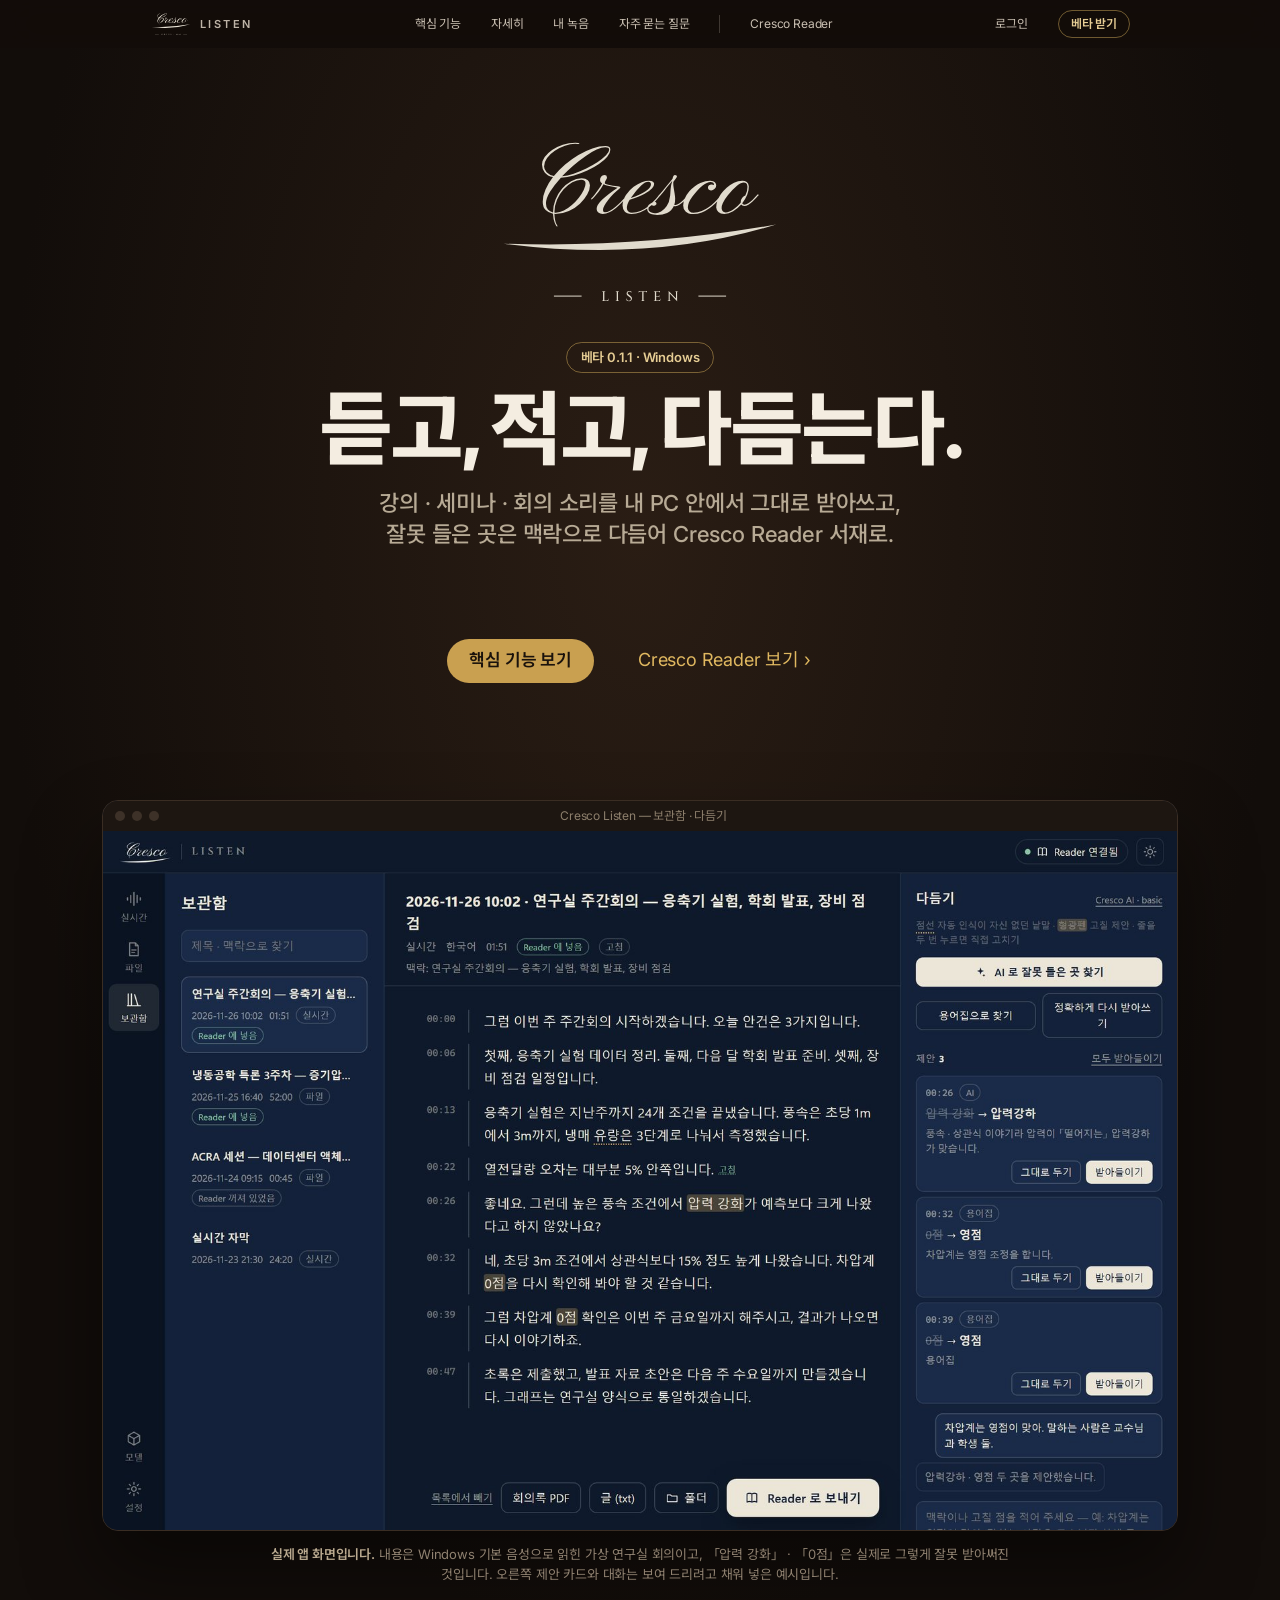
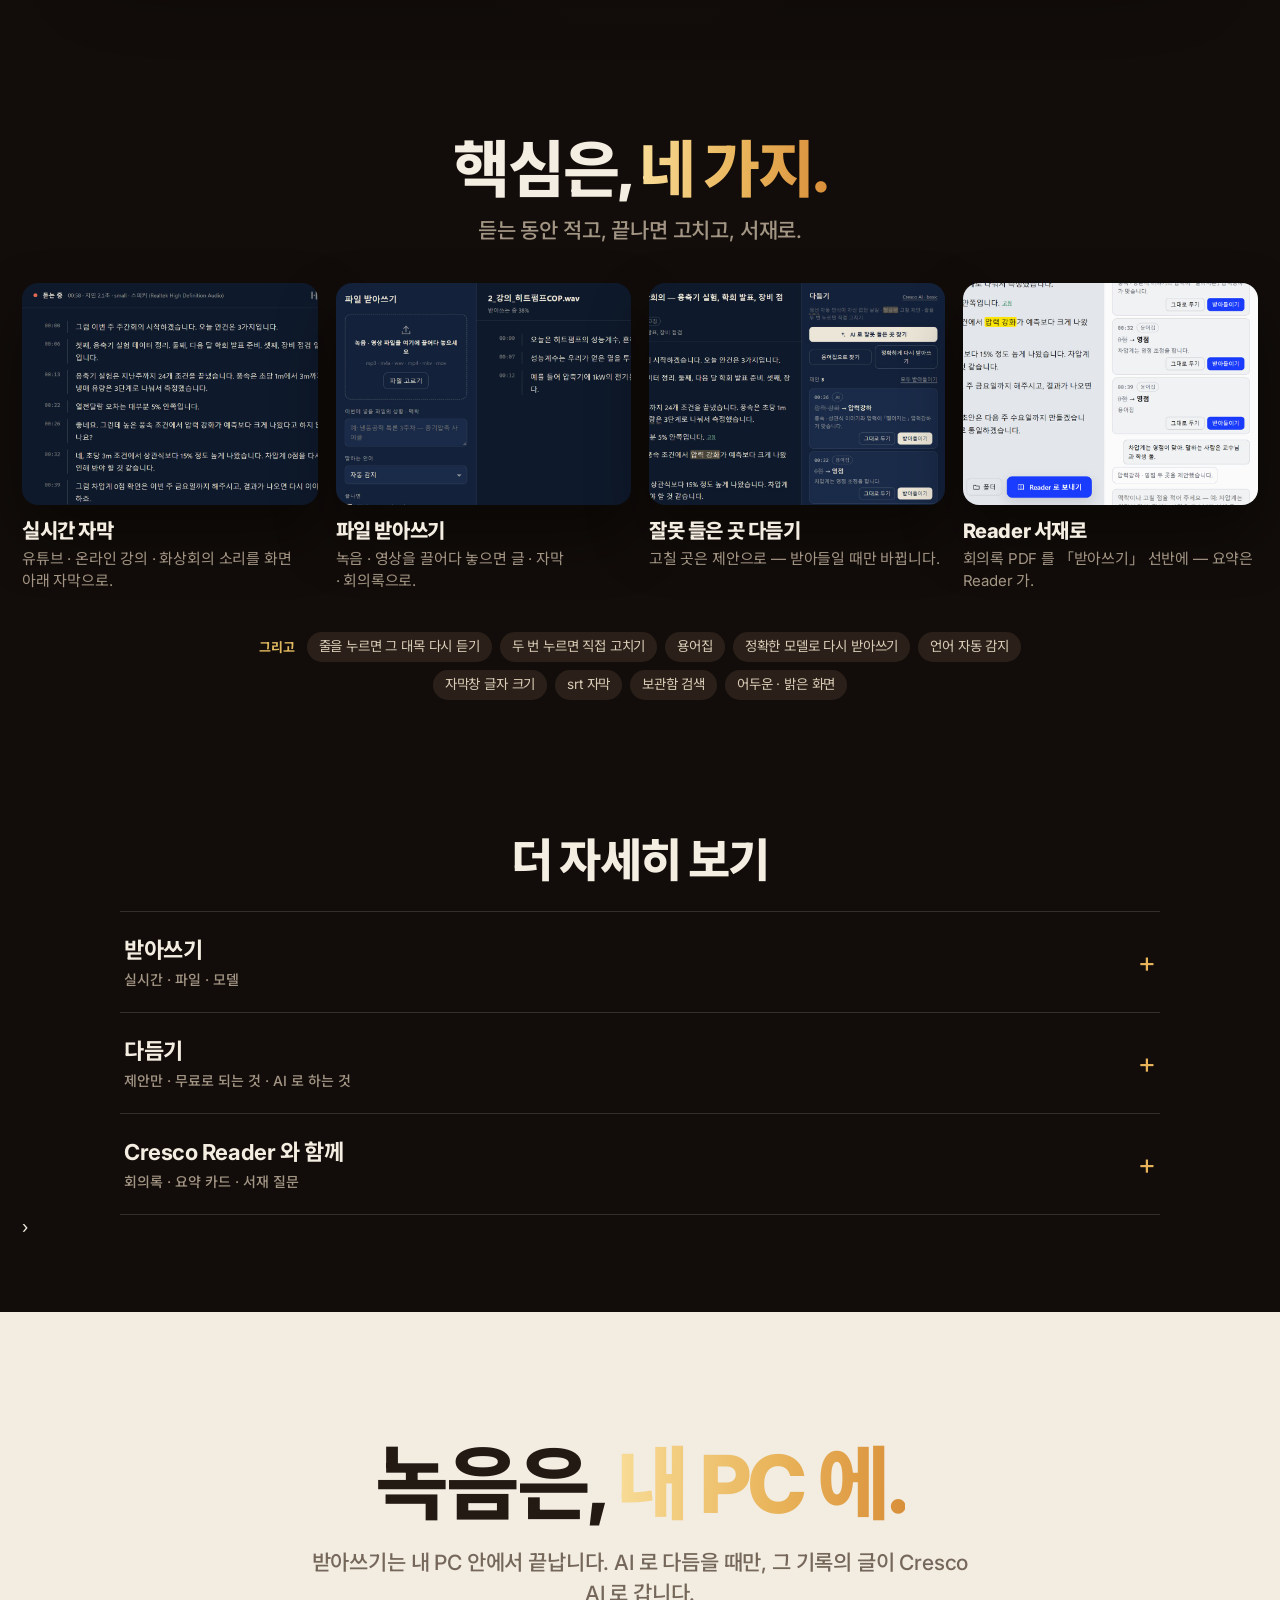
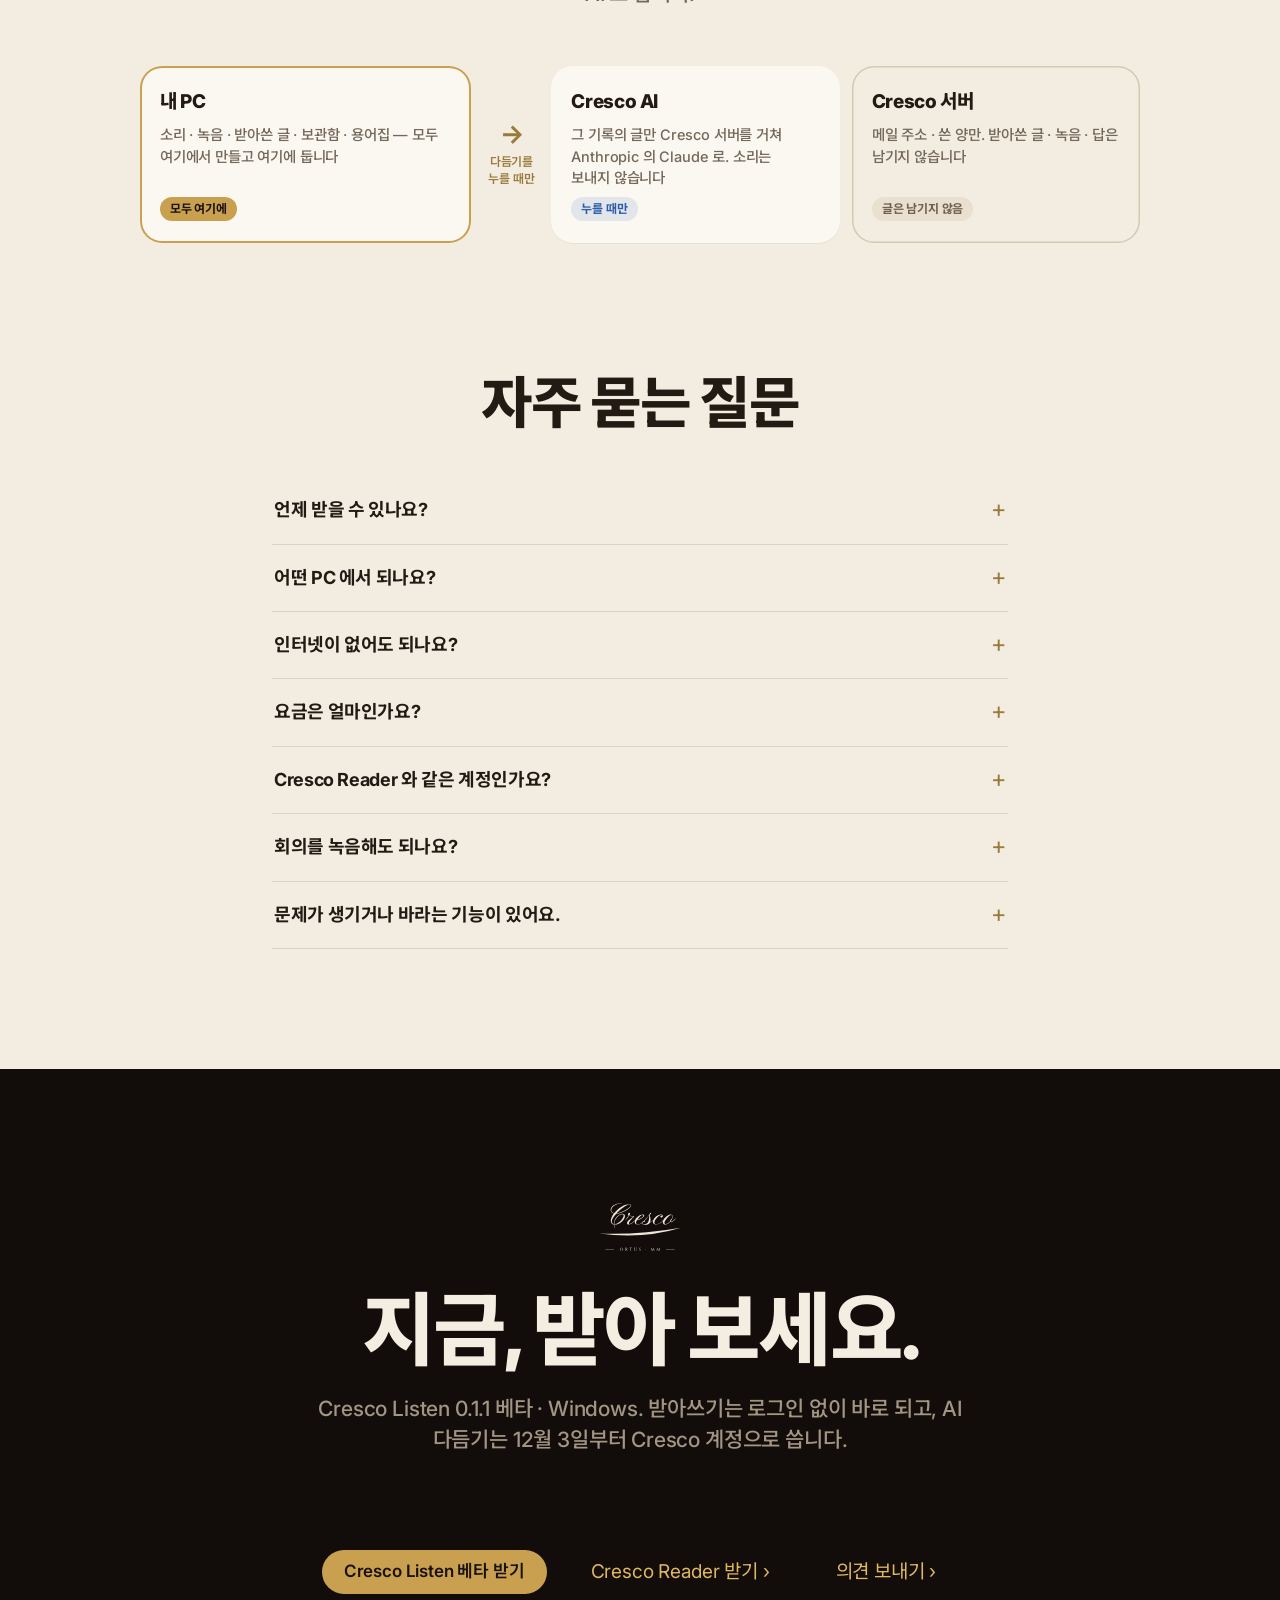
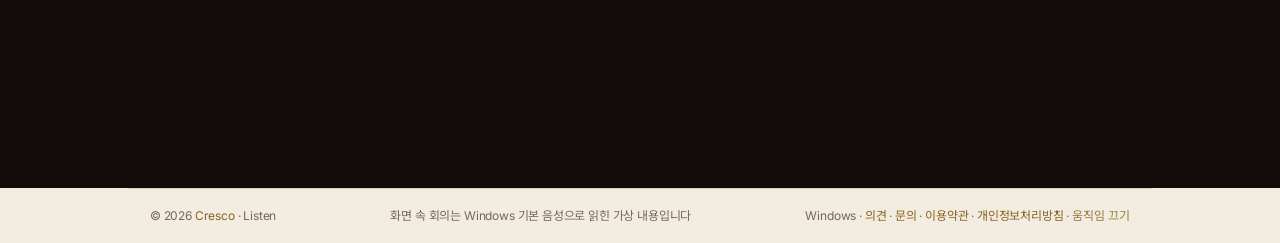
==== commit 093afca1: "Listen 0.1.1 download" ====
--- a/listen/index.html
+++ b/listen/index.html
@@ -177,7 +177,7 @@
 <section class="hero">
   <div class="in">
     <img class="logo" src="/cresco-listen-ivory.svg" alt="Cresco Listen">
-    <a class="pre" href="#beta">베타 0.1.0 · Windows</a>
+    <a class="pre" href="#beta">베타 0.1.1 · Windows</a>
     <h1>듣고, 적고, 다듬는다.</h1>
     <p class="lead">강의 · 세미나 · 회의 소리를 내 PC 안에서 그대로 받아쓰고, 잘못 들은 곳은 맥락으로 다듬어 Cresco Reader 서재로.</p>
     <div class="acts"><a class="pillbtn" href="#core">핵심 기능 보기</a><a class="more" href="/reader/">Cresco Reader 보기</a></div>
@@ -253,7 +253,7 @@
     <details><summary>인터넷이 없어도 되나요?</summary>
       <p>받아쓰기 · 다시 듣기 · 용어집 · 다시 받아쓰기는 인터넷 없이 됩니다. 처음 한 번 받아쓰기 모델을 받을 때와 AI 다듬기 · Reader 로 보낸 뒤의 요약만 인터넷이 필요합니다.</p></details>
     <details><summary>요금은 얼마인가요?</summary>
-      <p>받아쓰기와 무료 다듬기(다시 듣기 · 직접 고치기 · 용어집 · 다시 받아쓰기)는 무료입니다. AI 다듬기는 Cresco 계정의 베이직 · 프로 요금제에서 쓰고, Reader · Note 와 함께 쓰는 AI 사용량에서 깎입니다. 무료 맛보기 계정은 AI 다듬기를 쓸 수 없습니다. AI 다듬기는 12월 3일부터 쓸 수 있습니다(바뀐 약관이 적용되는 날). <a href="/reader/#plans">요금제 보기</a></p></details>
+      <p>받아쓰기와 무료 다듬기(다시 듣기 · 직접 고치기 · 용어집 · 다시 받아쓰기)는 무료입니다. AI 다듬기는 Cresco 계정의 베이직 · 프로 요금제에서 쓰고, Reader · Note 와 함께 쓰는 AI 사용량에서 깎입니다. 무료 맛보기 계정은 AI 다듬기를 쓸 수 없습니다. AI 다듬기는 12월 3일부터 쓸 수 있습니다(바뀐 약관이 적용되는 날). <a href="/#pricing">요금제 보기</a></p></details>
     <details><summary>Cresco Reader 와 같은 계정인가요?</summary>
       <p>네. 같은 Cresco 계정으로 로그인합니다. 계정은 Reader 나 <a href="https://cresco-reader-api.fly.dev/account#signup" target="_blank" rel="noopener">계정 페이지</a>에서 만듭니다.</p></details>
     <details><summary>회의를 녹음해도 되나요?</summary>
@@ -266,8 +266,8 @@
 <section class="statement beta" id="beta">
   <img class="rise" src="/cresco-ivory.svg" alt="">
   <h2 class="rise">지금, 받아 보세요.</h2>
-  <p class="rise">Cresco Listen 0.1.0 베타 · Windows. 받아쓰기는 로그인 없이 바로 되고, AI 다듬기는 12월 3일부터 Cresco 계정으로 씁니다.</p>
-  <div class="acts rise"><a class="pillbtn" href="https://github.com/cresco-reader/cresco/releases/download/listen-v0.1.0/Cresco-Listen-Setup.exe" target="_blank" rel="noopener">Cresco Listen 베타 받기</a><a class="more" href="/reader/#beta">Cresco Reader 받기</a><a class="more" href="https://docs.google.com/forms/d/e/1FAIpQLSfyJry3FuSc4KwtA3k6S61rgV9SW_JdKSI4_IPLtAvrQBSHAw/viewform" target="_blank" rel="noopener">의견 보내기</a></div>
+  <p class="rise">Cresco Listen 0.1.1 베타 · Windows. 받아쓰기는 로그인 없이 바로 되고, AI 다듬기는 12월 3일부터 Cresco 계정으로 씁니다.</p>
+  <div class="acts rise"><a class="pillbtn" href="https://github.com/cresco-reader/cresco/releases/download/listen-v0.1.1/Cresco-Listen-Setup.exe" target="_blank" rel="noopener">Cresco Listen 베타 받기</a><a class="more" href="/reader/#beta">Cresco Reader 받기</a><a class="more" href="https://docs.google.com/forms/d/e/1FAIpQLSfyJry3FuSc4KwtA3k6S61rgV9SW_JdKSI4_IPLtAvrQBSHAw/viewform" target="_blank" rel="noopener">의견 보내기</a></div>
 </section>
 </main>
 
